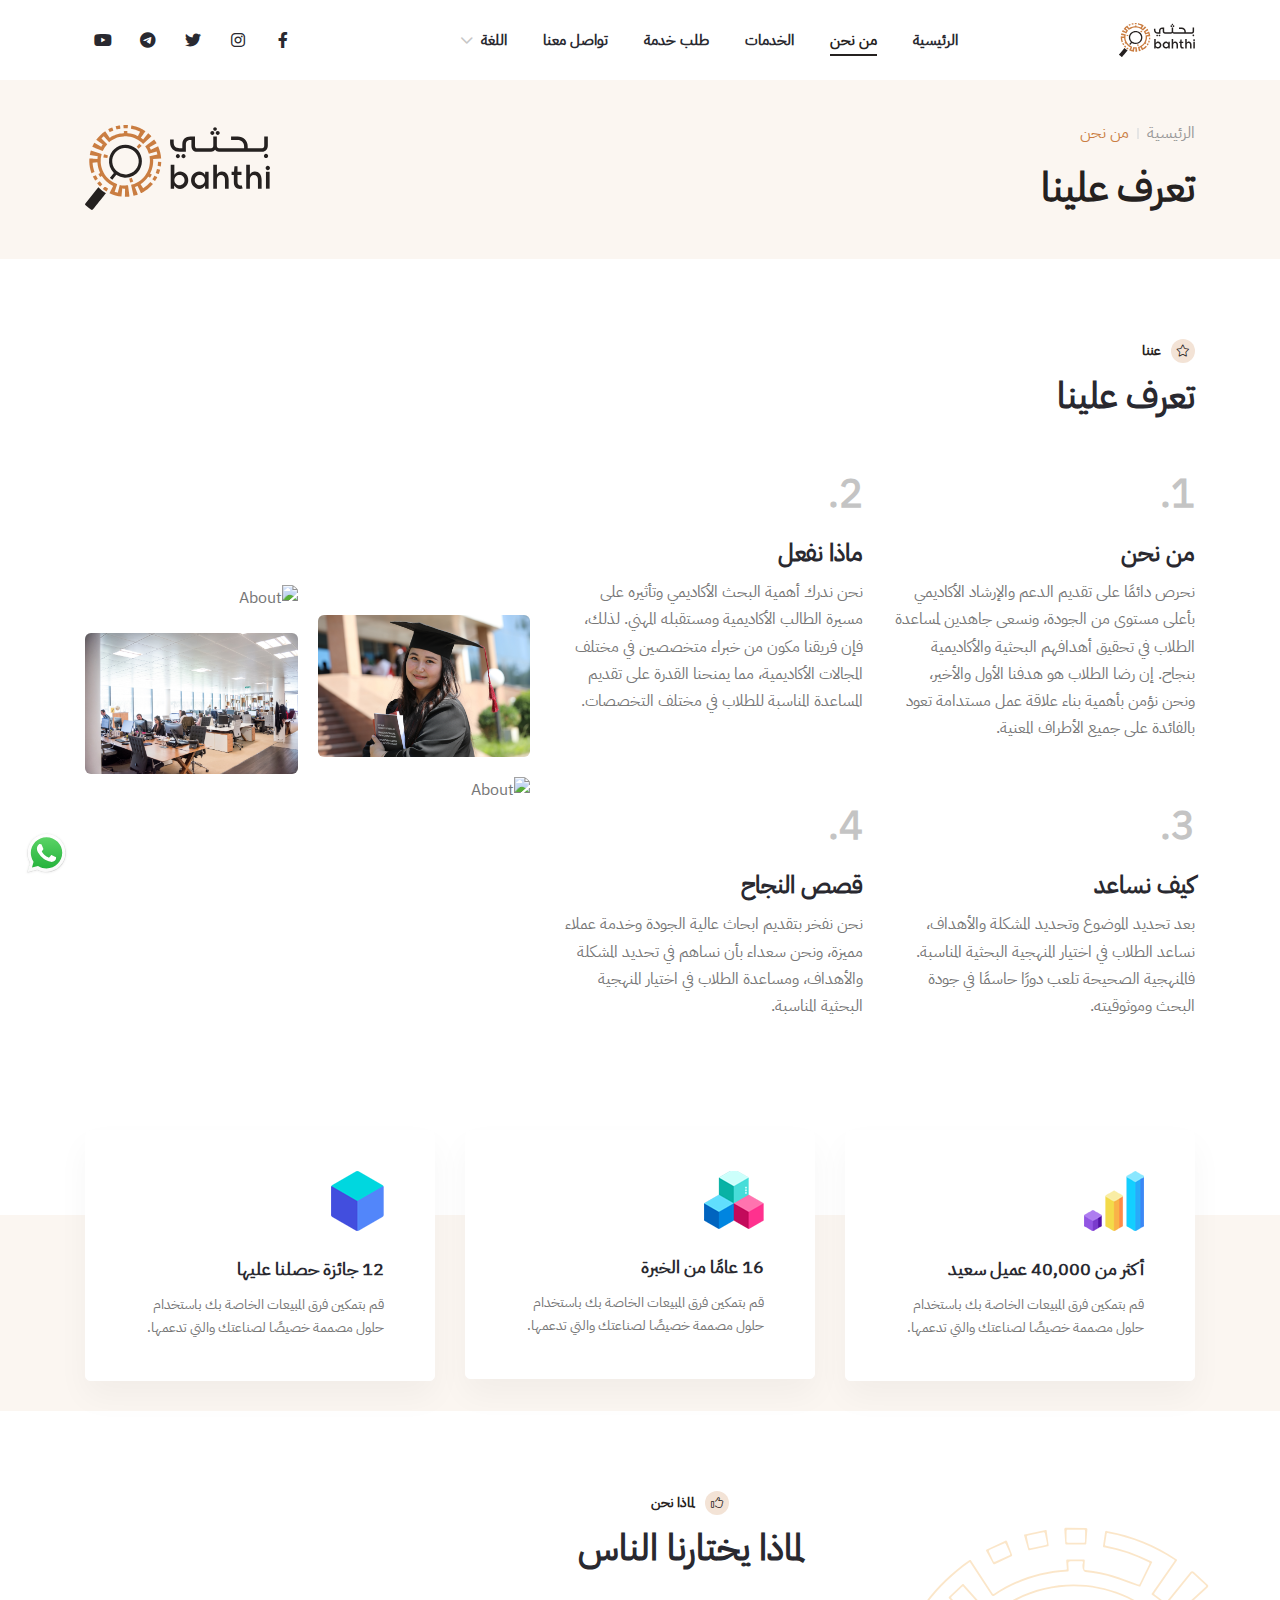
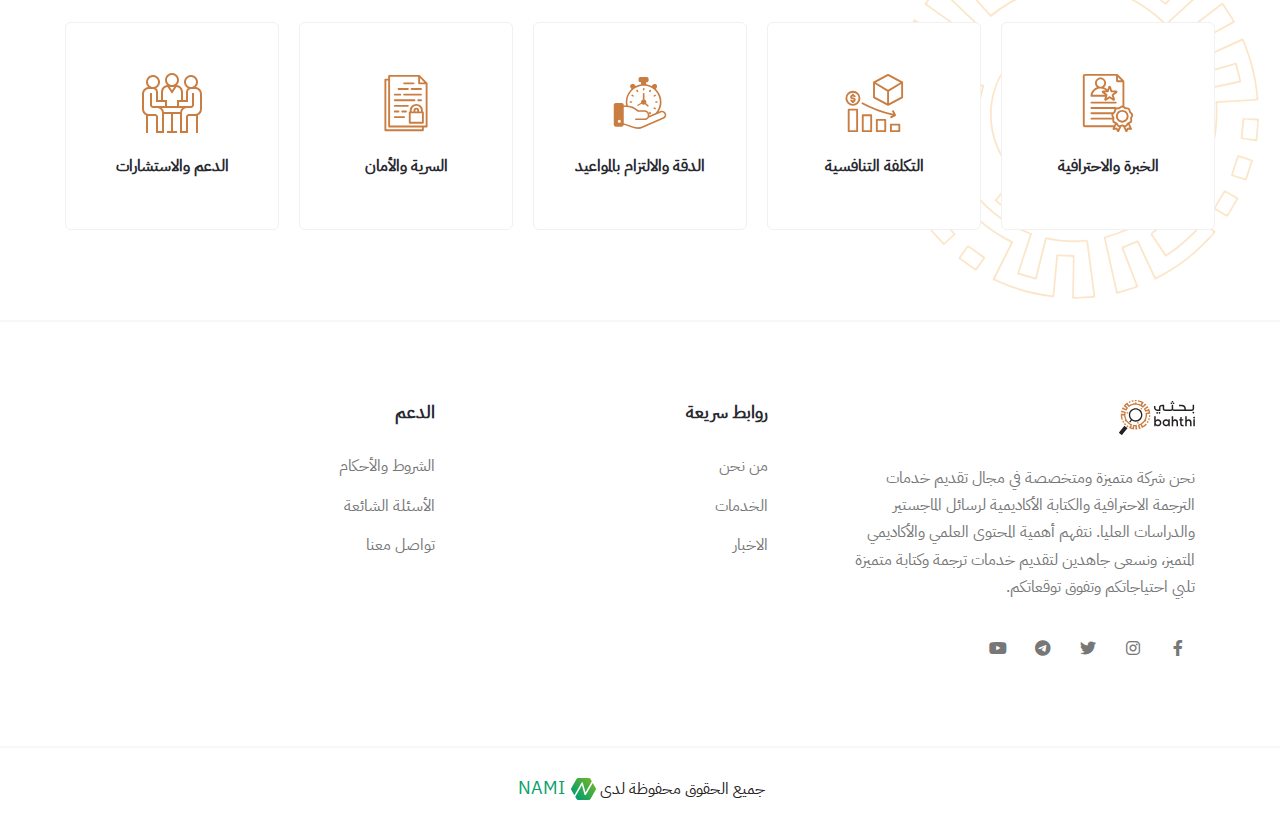
==== about-us.html @ 3d8031f8 "5152" ====
<!doctype html>
<html class="no-js" lang="en">

<head>
    <meta charset="utf-8">
    <meta http-equiv="x-ua-compatible" content="ie=edge">
    <title>بحثى</title>
    <meta name="robots" content="noindex, follow" />
    <meta name="description" content="">
    <meta name="viewport" content="width=device-width, initial-scale=1, shrink-to-fit=no">
    <!-- Favicon -->
    <link rel="shortcut icon" type="image/x-icon" href="assets/img/4.svg">
    <!-- CSS
    ============================================ -->
    <!-- Bootstrap CSS -->
    <link rel="stylesheet" href="assets/css/vendor/bootstrap.rtl.min.css">
    <link rel="stylesheet" href="assets/css/vendor/font-awesome.css">
    <link rel="stylesheet" href="assets/css/vendor/flaticon/flaticon.css">
    <link rel="stylesheet" href="assets/css/vendor/slick.css">
    <link rel="stylesheet" href="assets/css/vendor/slick-theme.css">
    <link rel="stylesheet" href="assets/css/vendor/jquery-ui.min.css">
    <link rel="stylesheet" href="assets/css/vendor/sal.css">
    <link rel="stylesheet" href="assets/css/vendor/jquery.fancybox.min.css">
    <link rel="stylesheet" href="assets/css/vendor/base.css">
    <link rel="stylesheet" href="assets/css/style.min.css">
    <link rel="stylesheet" href="assets/css/custom.css">
    <!-- fancybox Css -->
    <link href="assets/css/jquery.fancybox.min.css" rel="stylesheet" type="text/css">
</head>

<body class="sticky-header">
    <a href="#top" class="back-to-top" id="backto-top"><i class="fal fa-arrow-up"></i></a>
    <a class="whatsappButton" href="#"><img src="assets/img/whatsappbrand.svg" alt=""></a>
    <!-- Start Header -->
    <header class="header axil-header header-style-5">
        <!-- Start Mainmenu Area  -->
        <div class="axil-mainmenu">
            <div class="container">
                <div class="header-navbar">
                    <div class="header-brand">
                        <a href="index.html" class="logo logo-dark">
                            <img src="assets/img/3.svg" alt="Site Logo">
                        </a>
                    </div>
                    <div class="header-main-nav">
                        <!-- Start Mainmanu Nav -->
                        <nav class="mainmenu-nav">
                            <button class="mobile-close-btn mobile-nav-toggler"><i class="fas fa-times"></i></button>
                            <div class="mobile-nav-brand">
                                <a href="index.html" class="logo">
                                    <img src="assets/img/3.svg" alt="Site Logo">
                                </a>
                            </div>
                            <ul class="mainmenu">
                                <li><a href="index.html">الرئيسية</a></li>
                                <li><a href="about-us.html"> من نحن </a></li>
                                <li><a href="services.html"> الخدمات </a></li>
                                <li><a href="ask-service.html"> طلب خدمة </a></li>
                                <li><a href="contact.html"> تواصل معنا </a></li>
                                <li class="menu-item-has-children language">
                                    <a href="#"> اللغة </a>
                                    <ul class="axil-submenu">
                                        <li>
                                            <a href="#!">
                                                <img src="assets/img/flag-egypt.png" alt=""> عربي
                                            </a>
                                        </li>
                                        <li>
                                            <a href="#!">
                                                <img src="assets/img/Flag_of_the_United_States.png" alt="">
                                                English
                                            </a>
                                        </li>
                                    </ul>
                                </li>
                            </ul>
                        </nav>
                        <!-- End Mainmanu Nav -->
                    </div>
                    <div class="social-media-nav">
                        <ul>
                            <li title="face book group">
                                <a href="#"><i class="fa-brands fa-facebook-f"></i></a>
                            </li>
                            <li title="instgram page">
                                <a href="#"><i class="fa-brands fa-instagram"></i></a>
                            </li>
                            <li title="twitter page">
                                <a href="#"><i class="fa-brands fa-twitter"></i></a>
                            </li>
                            <li title="telegram channel">
                                <a href="#"><i class="fa-brands fa-telegram"></i></a>
                            </li>
                            <li title="youtube channel">
                                <a href="#"><i class="fa-brands fa-youtube"></i></a>
                            </li>
                        </ul>
                    </div>
                    <div class="header-action">
                        <ul class="action-list">
                            <li class="axil-mobile-toggle">
                                <button class="menu-btn mobile-nav-toggler">
                                    <i class="flaticon-menu-2"></i>
                                </button>
                            </li>
                        </ul>
                    </div>
                </div>
            </div>
        </div>
        <!-- End Mainmenu Area -->
    </header>
    <!-- End Header -->
    <main class="main-wrapper">
        <!-- Start Breadcrumb Area  -->
        <div class="axil-breadcrumb-area">
            <div class="container">
                <div class="row align-items-center">
                    <div class="col-lg-6 col-md-8">
                        <div class="inner">
                            <ul class="axil-breadcrumb">
                                <li class="axil-breadcrumb-item"><a href="index.html"> الرئيسية </a></li>
                                <li class="separator"></li>
                                <li class="axil-breadcrumb-item active" aria-current="page"> من نحن </li>
                            </ul>
                            <h1 class="title">تعرف علينا </h1>
                        </div>
                    </div>
                    <div class="col-lg-6 col-md-4">
                        <div class="inner">
                            <div class="bradcrumb-thumb">
                                <img src="assets/img/3.svg" alt="Image">
                            </div>
                        </div>
                    </div>
                </div>
            </div>
        </div>
        <!-- End Breadcrumb Area  -->
        <!-- Start About Area  -->
        <div class="axil-about-area about-style-3">
            <div class="container">
                <div class="row align-items-center">
                    <div class="col-lg-7">
                        <div class="section-title-wrapper">
                            <span class="title-highlighter highlighter-primary2"><i class="fal fa-star"></i> عننا
                            </span>
                            <h2 class="title">تعرف علينا </h2>
                        </div>
                        <div class="row">
                            <div class="col-sm-6">
                                <div class="about-features">
                                    <div class="spam sl-number">1.</div>
                                    <h4 class="title"> من نحن </h4>
                                    <p>
                                        نحرص دائمًا على تقديم الدعم والإرشاد الأكاديمي بأعلى مستوى من الجودة، ونسعى
                                        جاهدين لمساعدة الطلاب في تحقيق أهدافهم البحثية والأكاديمية بنجاح. إن رضا الطلاب
                                        هو هدفنا الأول والأخير، ونحن نؤمن بأهمية بناء علاقة عمل مستدامة تعود بالفائدة
                                        على جميع الأطراف المعنية.
                                    </p>
                                </div>
                            </div>
                            <div class="col-sm-6">
                                <div class="about-features">
                                    <div class="spam sl-number">2.</div>
                                    <h4 class="title"> ماذا نفعل </h4>
                                    <p>
                                        نحن ندرك أهمية البحث الأكاديمي وتأثيره على مسيرة الطالب الأكاديمية ومستقبله
                                        المهني. لذلك، فإن فريقنا مكون من خبراء متخصصين في مختلف المجالات الأكاديمية، مما
                                        يمنحنا القدرة على تقديم المساعدة المناسبة للطلاب في مختلف التخصصات.
                                    </p>
                                </div>
                            </div>
                            <div class="col-sm-6">
                                <div class="about-features">
                                    <div class="spam sl-number">3.</div>
                                    <h4 class="title"> كيف نساعد </h4>
                                    <p>بعد تحديد الموضوع وتحديد المشكلة والأهداف، نساعد الطلاب في اختيار المنهجية
                                        البحثية المناسبة. فالمنهجية الصحيحة تلعب دورًا حاسمًا في جودة البحث وموثوقيته.
                                    </p>
                                </div>
                            </div>
                            <div class="col-sm-6">
                                <div class="about-features">
                                    <div class="spam sl-number">4.</div>
                                    <h4 class="title"> قصص النجاح </h4>
                                    <p> نحن نفخر بتقديم ابحاث عالية الجودة وخدمة عملاء مميزة، ونحن سعداء بأن نساهم في
                                        تحديد المشكلة والأهداف، ومساعدة الطلاب في اختيار المنهجية البحثية المناسبة.</p>
                                </div>
                            </div>
                        </div>
                    </div>
                    <div class="col-lg-5">
                        <div class="about-gallery">
                            <div class="row row--10">
                                <div class="col-6">
                                    <div class="thumbnail thumbnail-1">
                                        <img src="assets/img/re3.jpg" alt="About">
                                    </div>
                                    <div class="thumbnail thumbnail-2">
                                        <img src="assets/img/re4.jpg" alt="About">
                                    </div>
                                </div>
                                <div class="col-6">
                                    <div class="thumbnail thumbnail-3">
                                        <img src="assets/img/re2.jpg" alt="About">
                                    </div>
                                    <div class="thumbnail thumbnail-4">
                                        <img src="assets/img/re1.jpg" alt="About">
                                    </div>
                                </div>
                            </div>
                        </div>
                    </div>
                </div>
            </div>
        </div>
        <!-- End About Area  -->
        <!-- Start About Area  -->
        <div class="about-info-area">
            <div class="container">
                <div class="row row--20">
                    <div class="col-lg-4">
                        <div class="about-info-box">
                            <div class="thumb"> <img src="assets/img/about/shape-01.png" alt="Shape"> </div>
                            <div class="content">
                                <h6 class="title">أكثر من 40,000 عميل سعيد</h6>
                                <p>قم بتمكين فرق المبيعات الخاصة بك باستخدام حلول مصممة خصيصًا لصناعتك والتي تدعمها.</p>
                            </div>
                        </div>
                    </div>
                    <div class="col-lg-4">
                        <div class="about-info-box">
                            <div class="thumb"> <img src="assets/img/about/shape-02.png" alt="Shape"> </div>
                            <div class="content">
                                <h6 class="title">16 عامًا من الخبرة</h6>
                                <p>قم بتمكين فرق المبيعات الخاصة بك باستخدام حلول مصممة خصيصًا لصناعتك والتي تدعمها.</p>
                            </div>
                        </div>
                    </div>
                    <div class="col-lg-4">
                        <div class="about-info-box">
                            <div class="thumb"> <img src="assets/img/about/shape-03.png" alt="Shape"> </div>
                            <div class="content">
                                <h6 class="title">12 جائزة حصلنا عليها</h6>
                                <p>قم بتمكين فرق المبيعات الخاصة بك باستخدام حلول مصممة خصيصًا لصناعتك والتي تدعمها.</p>
                            </div>
                        </div>
                    </div>
                </div>
            </div>
        </div>
        <!-- End About Area  -->
    </main>
    <!-- Start Why Choose Area  -->
    <div class="axil-why-choose-area axil-section-gap ">
        <div class="container ">
            <div class="section-title-wrapper section-title-center"> <span
                    class="title-highlighter highlighter-secondary"><i class="fal fa-thumbs-up"></i> لماذا نحن
                </span>
                <h2 class="title"> لماذا يختارنا الناس </h2>
            </div>
            <div class="row row-cols-xl-5 row-cols-lg-4 row-cols-md-3 row-cols-sm-2 row-cols-1 row--20">
                <div class="col p-3">
                    <div class="service-box">
                        <div class="icon"> <img src="./assets/img/about/Experience and professionalism.svg" alt="Service"> </div>
                        <h6 class="title">الخبرة والاحترافية</h6>
                    </div>
                </div>
                <div class="col p-3">
                    <div class="service-box">
                        <div class="icon"> <img src="./assets/img/about/Competitive cost.svg" alt="Service"> </div>
                        <h6 class="title">التكلفة التنافسية</h6>
                    </div>
                </div>
                <div class="col p-3">
                    <div class="service-box">
                        <div class="icon"> <img src="./assets/img/about/Accuracy and punctuality.svg" alt="Service"> </div>
                        <h6 class="title">الدقة والالتزام بالمواعيد</h6>
                    </div>
                </div>
                <div class="col p-3">
                    <div class="service-box">
                        <div class="icon"> <img src="./assets/img/about/Confidentiality and security.svg" alt="Service"> </div>
                        <h6 class="title">السرية والأمان</h6>
                    </div>
                </div>
                <div class="col p-3">
                    <div class="service-box">
                        <div class="icon"> <img src="./assets/img/about/Support and consulting.svg" alt="Service"> </div>
                        <h6 class="title"> الدعم والاستشارات </h6>
                    </div>
                </div>
            </div>
        </div>
    </div>
    <!-- End Why Choose Area  -->
    <!-- Start Footer Area  -->
    <footer class="axil-footer-area footer-style-1 bg-color-white">
        <!-- Start Footer Top Area  -->
        <div class="footer-top separator-top">
            <div class="container">
                <div class="row justify-content-between">
                    <!-- Start Single Widget  -->
                    <div class="col-lg-4 col-sm-12">
                        <div class="axil-footer-widget">
                            <div class="logo mb--30">
                                <a href="index.html">
                                    <img class="light-logo" src="assets/img/3.svg" alt="Logo Images">
                                </a>
                            </div>
                            <div class="inner">
                                <p>
                                    نحن شركة متميزة ومتخصصة في مجال تقديم خدمات الترجمة الاحترافية والكتابة الأكاديمية
                                    لرسائل الماجستير والدراسات العليا. نتفهم أهمية المحتوى العلمي والأكاديمي المتميز،
                                    ونسعى جاهدين لتقديم خدمات ترجمة وكتابة متميزة تلبي احتياجاتكم وتفوق توقعاتكم.
                                </p>
                                <div class="social-media-nav">
                                    <ul>
                                        <li title="face book group">
                                            <a href="#"><i class="fa-brands fa-facebook-f"></i></a>
                                        </li>
                                        <li title="instgram page">
                                            <a href="#"><i class="fa-brands fa-instagram"></i></a>
                                        </li>
                                        <li title="twitter page">
                                            <a href="#"><i class="fa-brands fa-twitter"></i></a>
                                        </li>
                                        <li title="telegram channel">
                                            <a href="#"><i class="fa-brands fa-telegram"></i></a>
                                        </li>
                                        <li title="youtube channel">
                                            <a href="#"><i class="fa-brands fa-youtube"></i></a>
                                        </li>
                                    </ul>
                                </div>
                            </div>
                        </div>
                    </div>
                    <!-- End Single Widget  -->
                    <!-- Start Single Widget  -->
                    <div class="col-lg-3 col-sm-6">
                        <div class="axil-footer-widget">
                            <h5 class="widget-title"> روابط سريعة </h5>
                            <div class="inner">
                                <ul>
                                    <li><a href="about-us.html"> من نحن </a></li>
                                    <li><a href="services.html"> الخدمات </a></li>
                                    <li><a href="blog.html"> الاخبار </a></li>
                                </ul>
                            </div>
                        </div>
                    </div>
                    <!-- End Single Widget  -->
                    <!-- Start Single Widget  -->
                    <div class="col-lg-4 col-sm-6">
                        <div class="axil-footer-widget">
                            <h5 class="widget-title"> الدعم </h5>
                            <div class="inner">
                                <ul>
                                    <li><a href="privacy-policy.html"> الشروط والأحكام </a></li>
                                    <li><a href="#"> الأسئلة الشائعة </a></li>
                                    <li><a href="contact.html"> تواصل معنا </a></li>
                                </ul>
                            </div>
                        </div>
                    </div>
                    <!-- End Single Widget  -->
                </div>
            </div>
        </div>
        <!-- End Footer Top Area  -->
        <!-- Start Copyright Area  -->
        <div class="copyright-area copyright-default separator-top">
            <div class="container">
                <div class="row align-items-center">
                    <div class="col-12 d-flex align-items-center justify-content-center">
                        <div class="copyright-left d-flex flex-wrap justify-content-xl-start justify-content-center">
                            <p class="copy-right-p">
                                جميع الحقوق محفوظة لدى<a href="nami-tec.com">
                                    <img src="assets/img/Subtract.svg" alt="nami"> NAMI
                                </a>
                            </p>
                        </div>
                    </div>
                </div>
            </div>
        </div>
        <!-- End Copyright Area  -->
    </footer>
    <!-- End Footer Area  -->
    <!-- JS
============================================ -->
    <!-- Modernizer JS -->
    <script src="assets/js/vendor/modernizr.min.js"></script>
    <!-- jQuery JS -->
    <script src="assets/js/vendor/jquery.js"></script>
    <!-- Bootstrap JS -->
    <script src="assets/js/vendor/popper.min.js"></script>
    <script src="assets/js/vendor/bootstrap.min.js"></script>
    <script src="assets/js/vendor/slick.min.js"></script>
    <script src="assets/js/vendor/js.cookie.js"></script>
    <!-- <script src="assets/js/vendor/jquery.style.switcher.js"></script> -->
    <script src="assets/js/vendor/jquery-ui.min.js"></script>
    <script src="assets/js/vendor/jquery.ui.touch-punch.min.js"></script>
    <script src="assets/js/vendor/jquery.countdown.min.js"></script>
    <script src="assets/js/vendor/sal.js"></script>
    <script src="assets/js/vendor/jquery.fancybox.min.js"></script>
    <script src="assets/js/vendor/imagesloaded.pkgd.min.js"></script>
    <script src="assets/js/vendor/isotope.pkgd.min.js"></script>
    <script src="assets/js/vendor/counterup.js"></script>
    <script src="assets/js/vendor/waypoints.min.js"></script>
    <!-- Main JS -->
    <script src="assets/js/rtl-main.js"></script>
</body>

</html>
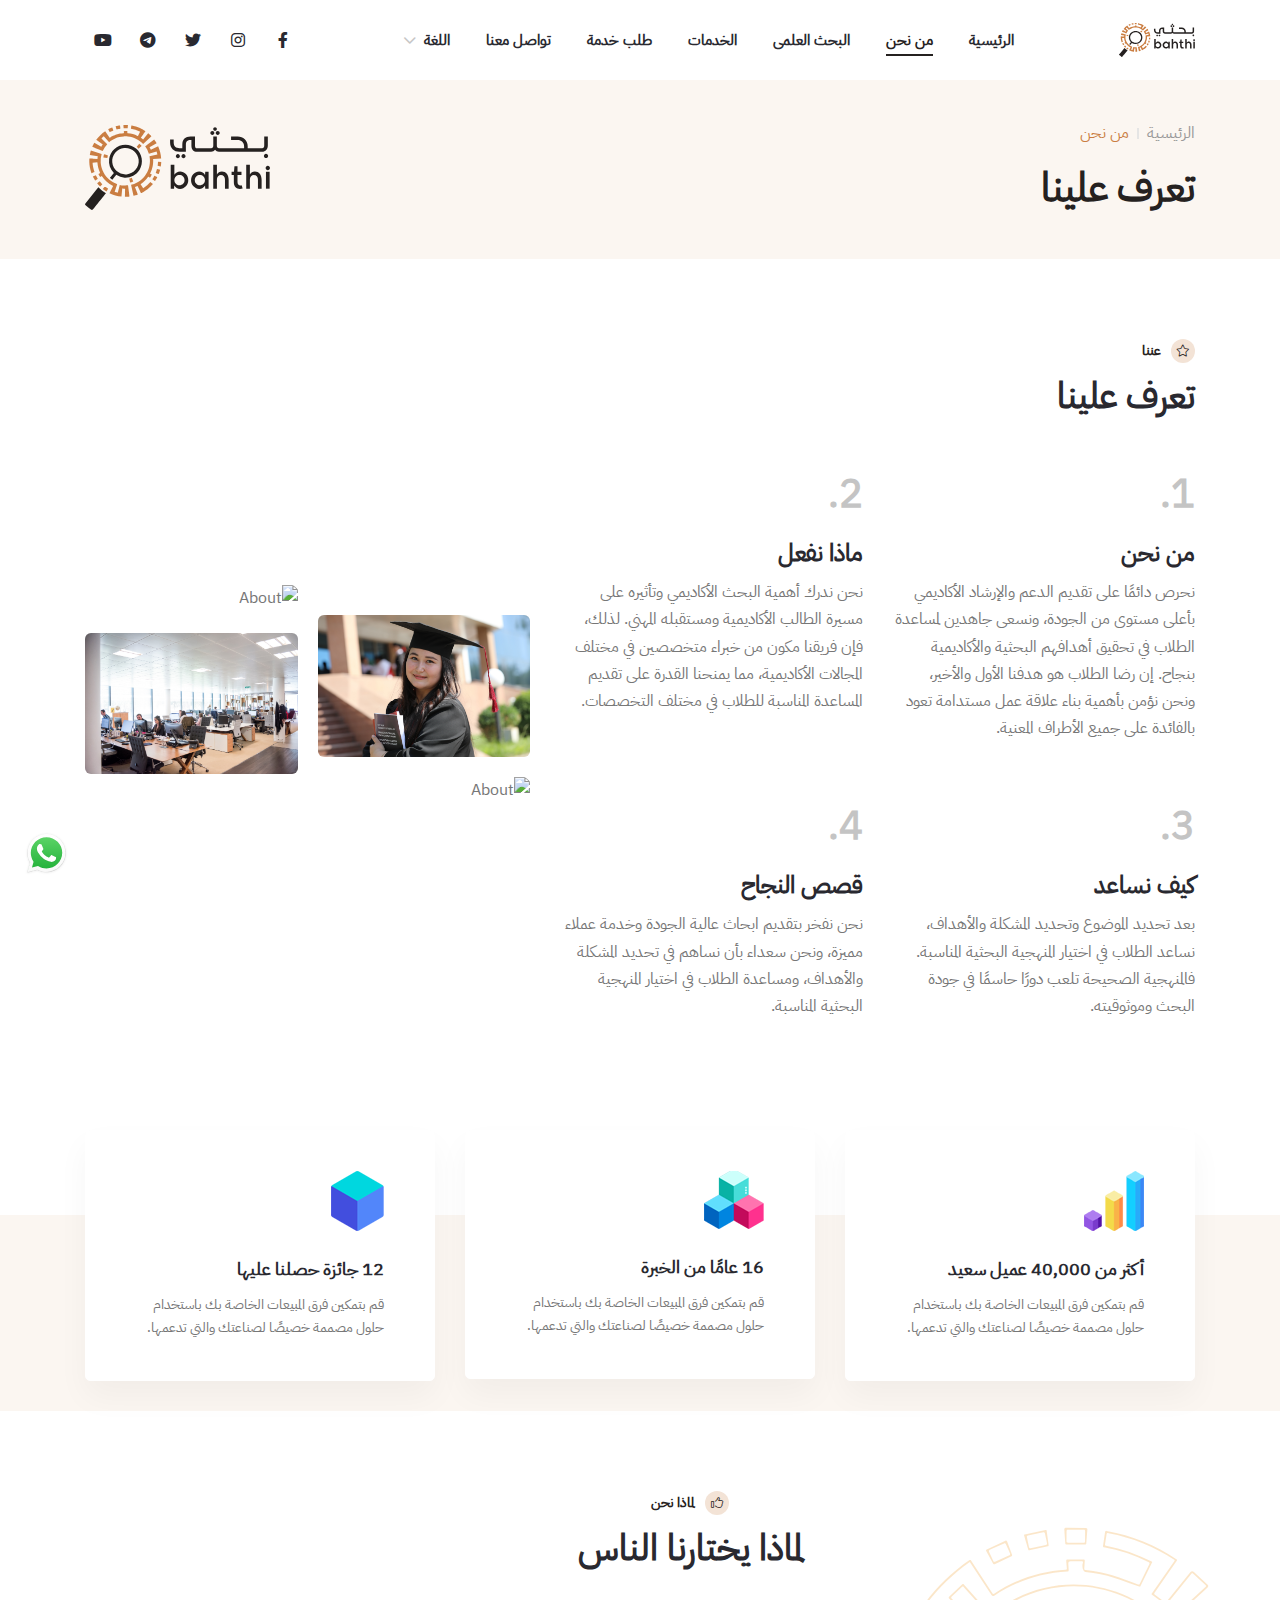
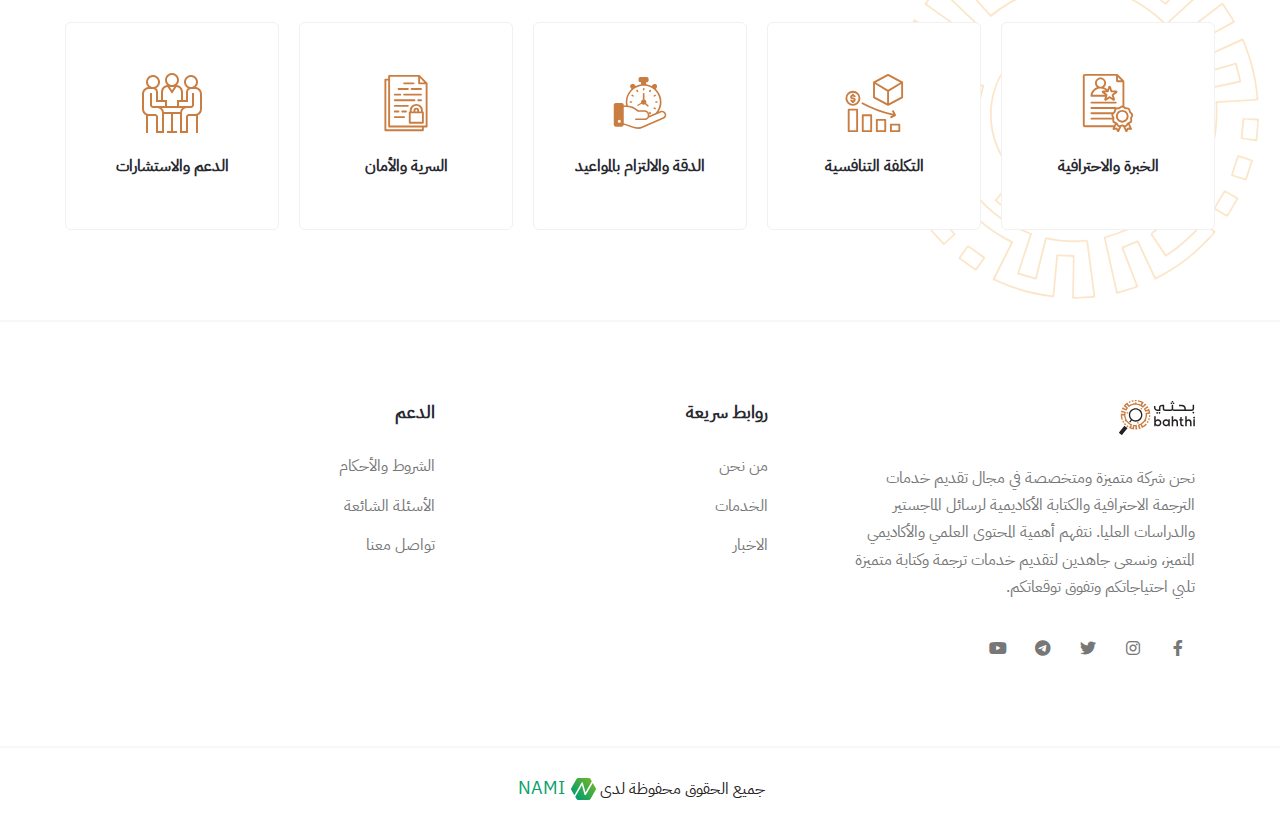
==== commit 2ec80ece: "145651" ====
--- a/about-us.html
+++ b/about-us.html
@@ -54,6 +54,7 @@
                             <ul class="mainmenu">
                                 <li><a href="index.html">الرئيسية</a></li>
                                 <li><a href="about-us.html"> من نحن </a></li>
+                                <li><a href="research.html"> البحث العلمى </a></li>
                                 <li><a href="services.html"> الخدمات </a></li>
                                 <li><a href="ask-service.html"> طلب خدمة </a></li>
                                 <li><a href="contact.html"> تواصل معنا </a></li>
--- a/assets/css/custom.css
+++ b/assets/css/custom.css
@@ -421,7 +421,7 @@
 }
 
 .main-slider-thumb {
-  background: linear-gradient(rgba(251, 246, 241, 0.7960784314), rgba(251, 246, 241, 0.8823529412)), url(../img/BG.svg);
+  background: linear-gradient(rgba(251, 246, 241, 0.4941176471), rgba(251, 246, 241, 0.4549019608)), url(../img/BG.svg);
   background-size: 100%;
   background-repeat: no-repeat;
   display: flex;
@@ -583,6 +583,11 @@
   padding: 12px 16px;
   color: #252120;
 }
+@media (max-width: 576px) {
+  .copyright-left .copy-right-p {
+    font-size: 12px;
+  }
+}
 .copyright-left .copy-right-p a {
   color: #08a06a;
   display: inline-block;
@@ -590,10 +595,20 @@
   font-size: 18px;
   margin: 0 2px;
 }
+@media (max-width: 576px) {
+  .copyright-left .copy-right-p a {
+    font-size: 14px;
+  }
+}
 .copyright-left .copy-right-p a img {
   max-width: 25px;
   margin: 0 2px;
 }
+@media (max-width: 576px) {
+  .copyright-left .copy-right-p a img {
+    max-width: 20px;
+  }
+}
 
 .small-thumb-image {
   height: 150px !important;
@@ -628,4 +643,43 @@
 
 footer .social-media-nav {
   margin: 0;
+}
+
+.research-bar {
+  margin-top: 76px;
+}
+@media (max-width: 992px) {
+  .research-bar {
+    margin: 0 0 40px;
+  }
+}
+.research-bar .nav-link {
+  background-color: #fbf6f1;
+  color: #252120;
+  width: 90%;
+  padding: 16px;
+  border-bottom: 1px solid #f3e3d6;
+}
+@media (max-width: 992px) {
+  .research-bar .nav-link {
+    width: 100%;
+  }
+}
+.research-bar .nav-link.active {
+  background-color: #f3e3d6;
+}
+.research-bar .nav-link:first-child {
+  border-radius: 8px 8px 0 0;
+}
+.research-bar .nav-link:last-child {
+  border-bottom: none;
+  border-radius: 0 0 8px 8px;
+}
+
+@media (max-width: 768px) {
+  .content-blog .thumbnail a img {
+    max-width: 100%;
+    aspect-ratio: unset;
+    height: initial;
+  }
 }/*# sourceMappingURL=custom.css.map */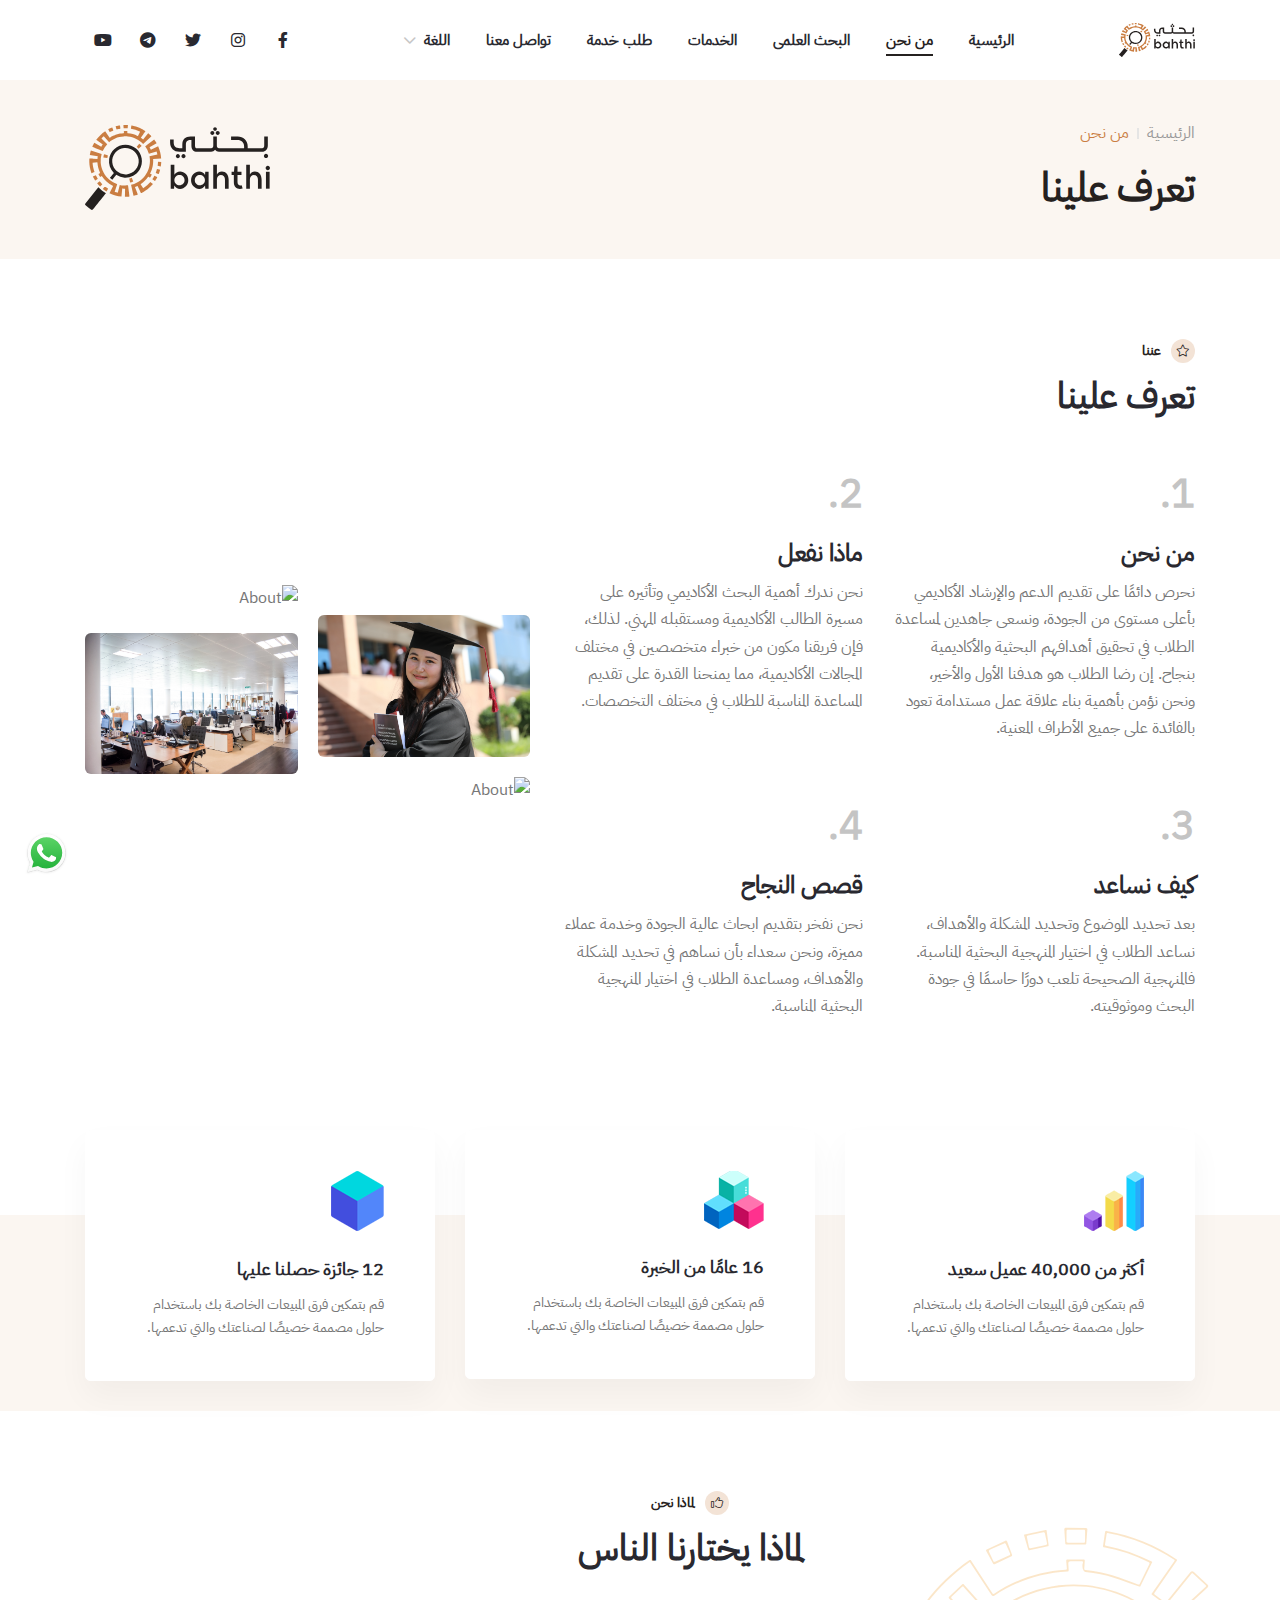
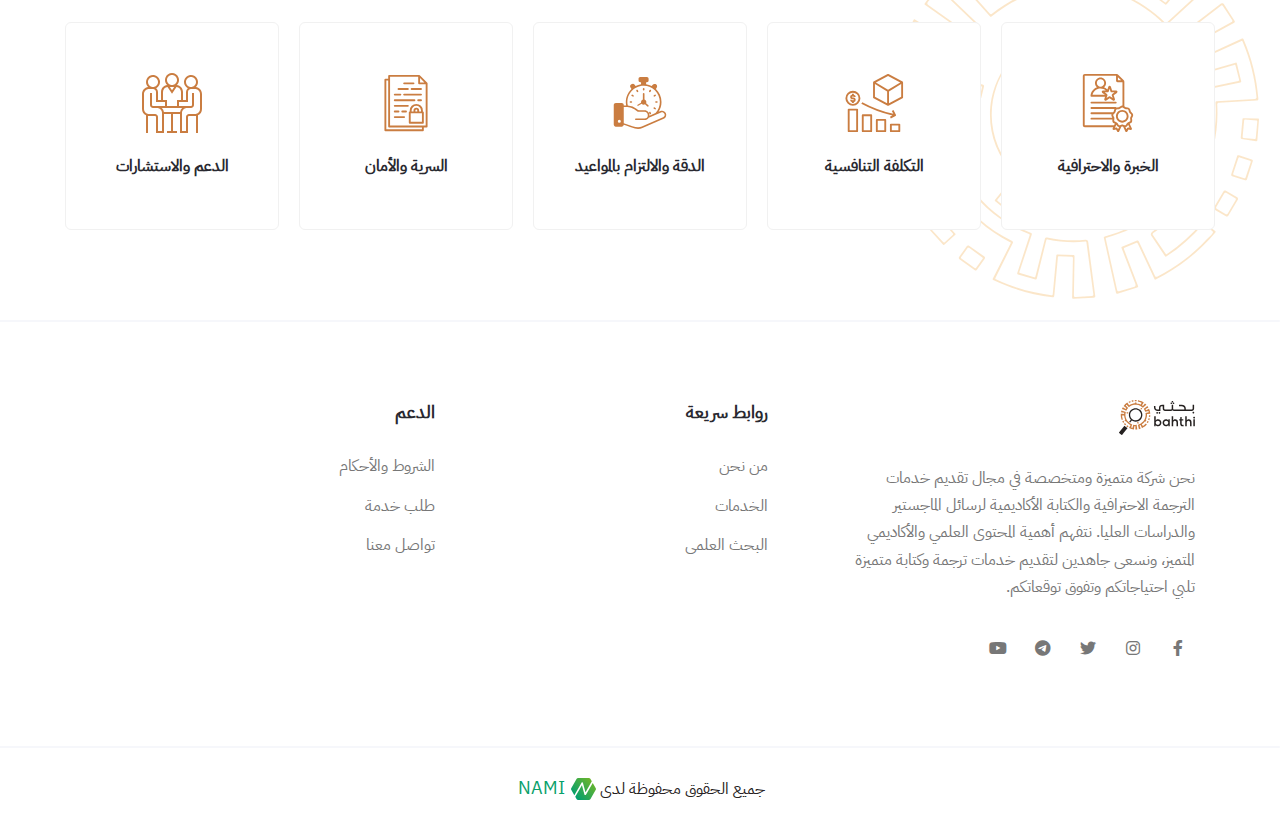
==== commit ea1da285: "#5161" ====
--- a/about-us.html
+++ b/about-us.html
@@ -347,7 +347,7 @@
                                 <ul>
                                     <li><a href="about-us.html"> من نحن </a></li>
                                     <li><a href="services.html"> الخدمات </a></li>
-                                    <li><a href="blog.html"> الاخبار </a></li>
+                                    <li><a href="research.html"> البحث العلمى </a></li>
                                 </ul>
                             </div>
                         </div>
@@ -360,7 +360,7 @@
                             <div class="inner">
                                 <ul>
                                     <li><a href="privacy-policy.html"> الشروط والأحكام </a></li>
-                                    <li><a href="#"> الأسئلة الشائعة </a></li>
+                                    <li><a href="ask-service.html"> طلب خدمة </a></li>
                                     <li><a href="contact.html"> تواصل معنا </a></li>
                                 </ul>
                             </div>
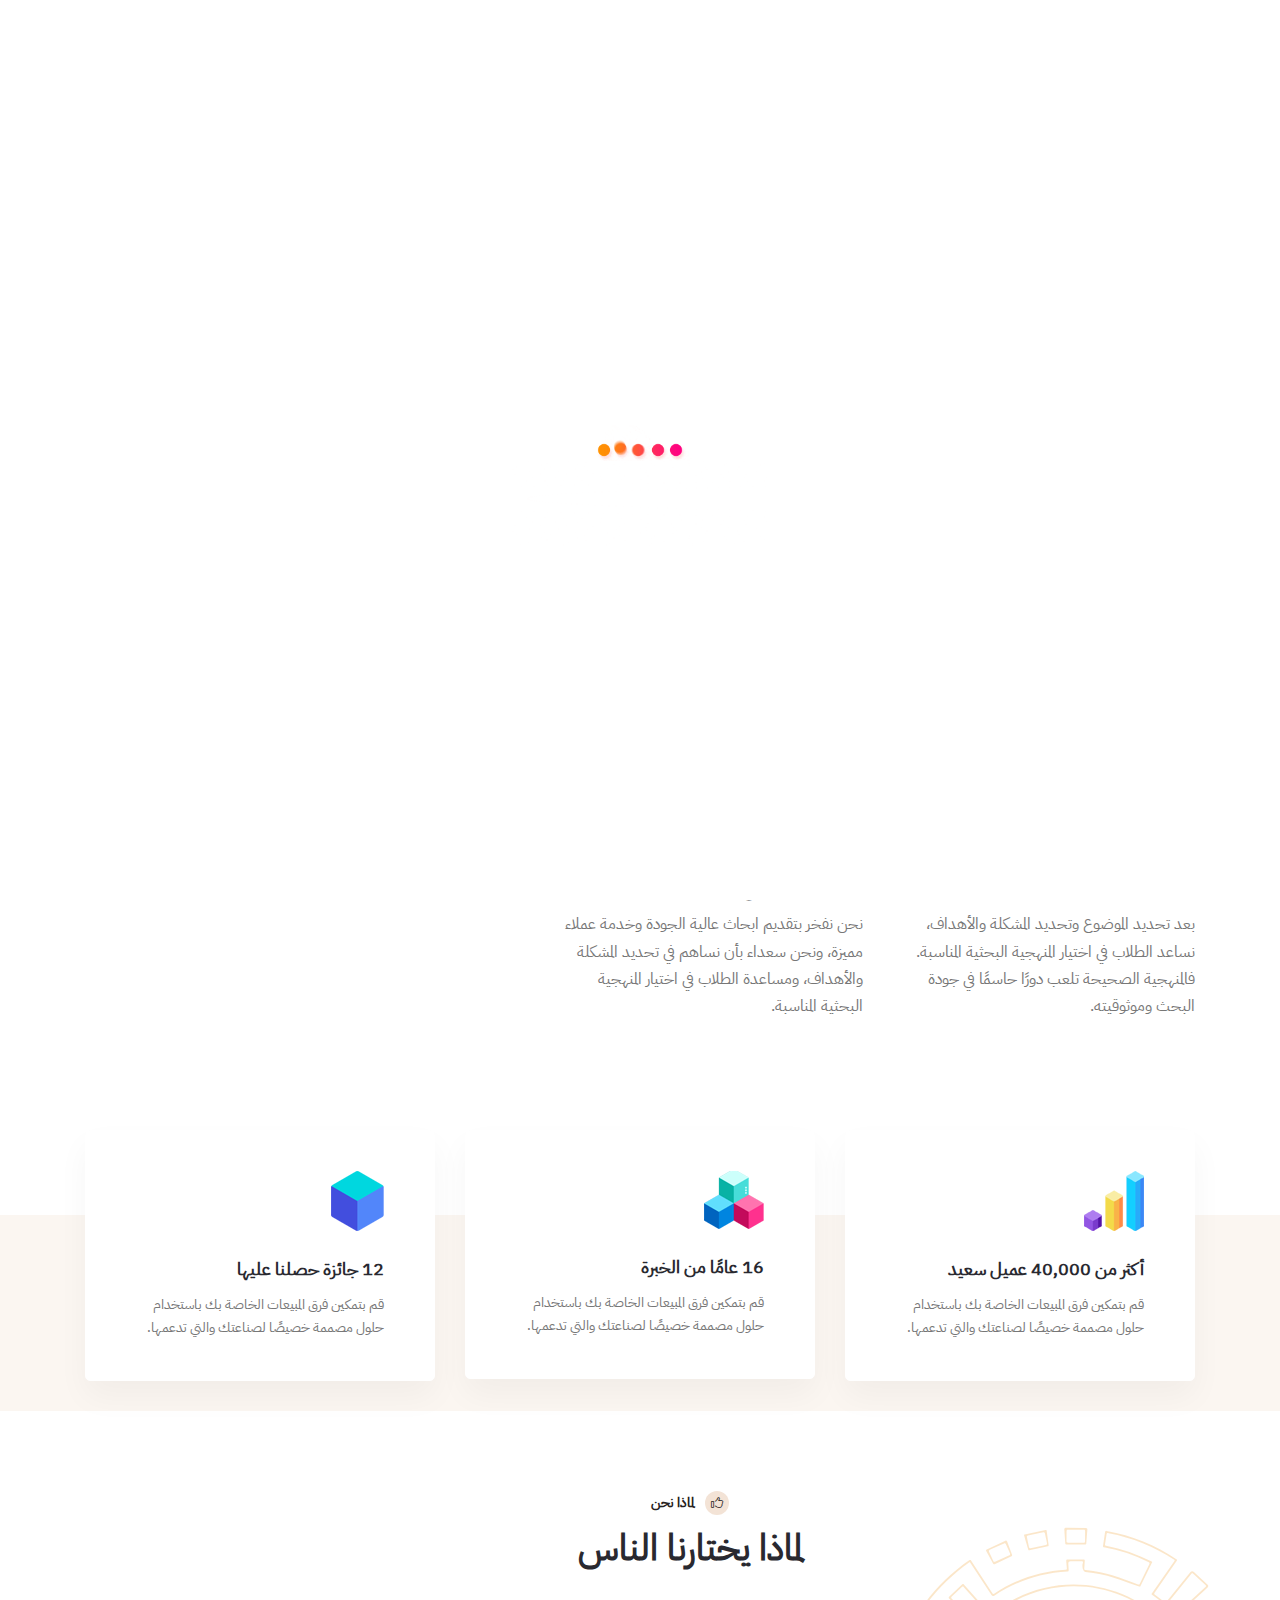
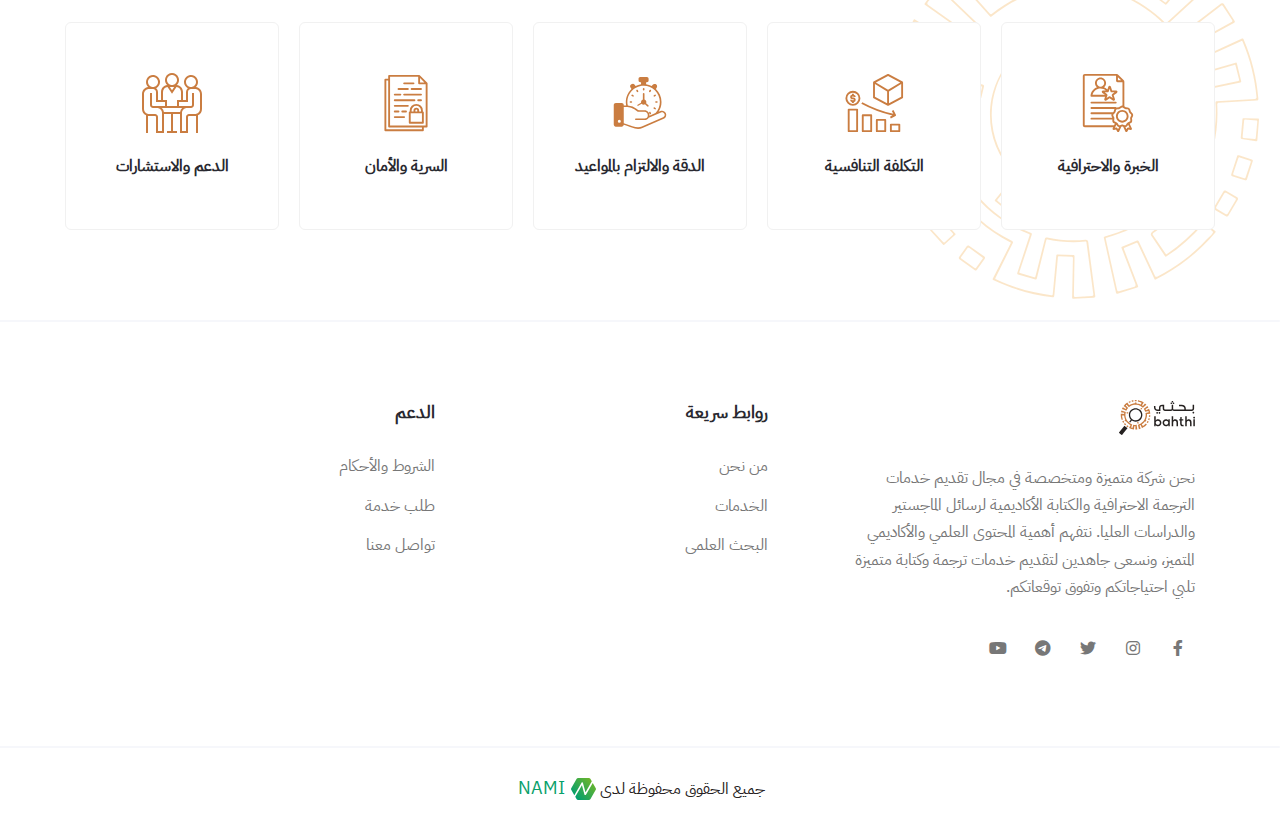
==== commit 785e794f: "#511523110" ====
--- a/about-us.html
+++ b/about-us.html
@@ -29,8 +29,9 @@
 </head>
 
 <body class="sticky-header">
+    <div id="preload"></div>
     <a href="#top" class="back-to-top" id="backto-top"><i class="fal fa-arrow-up"></i></a>
-    <a class="whatsappButton" href="#"><img src="assets/img/whatsappbrand.svg" alt=""></a>
+    <a class="whatsappButton" href="https://wa.me/201097984798"><img src="assets/img/whatsappbrand.svg" alt=""></a>
     <!-- Start Header -->
     <header class="header axil-header header-style-5">
         <!-- Start Mainmenu Area  -->
@@ -413,6 +414,14 @@
     <script src="assets/js/vendor/waypoints.min.js"></script>
     <!-- Main JS -->
     <script src="assets/js/rtl-main.js"></script>
+    <script>
+        var loader = document.getElementById("preload");
+        window.addEventListener("load", () => {
+            setTimeout(() => {
+                loader.classList.add("hide_loader");
+            }, 2500);
+        });
+    </script>
 </body>
 
 </html>--- a/assets/css/custom.css
+++ b/assets/css/custom.css
@@ -13,6 +13,22 @@
   background-color: #cfcfcf;
   outline: none;
   border-radius: 20px !important;
+}
+
+#preload {
+  width: 100%;
+  height: 100vh;
+  position: fixed;
+  background: #fff;
+  z-index: 100;
+  background-image: url(../img/Loader-min.gif);
+  background-repeat: no-repeat;
+  background-position: center center;
+  background-size: 20%;
+}
+
+.hide_loader {
+  display: none;
 }
 
 .categrie-product a {
@@ -270,13 +286,18 @@
   position: fixed;
   left: 24px;
   bottom: 24px;
-  width: 45px;
-  height: 45px;
+  width: 64px;
+  height: 64px;
   border-radius: 50%;
   z-index: 5;
+  background-color: #4DCB5B;
+  display: flex;
+  justify-content: center;
+  align-items: center;
 }
 .whatsappButton img {
-  max-width: 100%;
+  height: 40px;
+  aspect-ratio: 1/1;
 }
 @media (max-width: 414px) {
   .whatsappButton {
@@ -646,7 +667,7 @@
 }
 
 .research-bar {
-  margin-top: 76px;
+  margin-top: 66px;
 }
 @media (max-width: 992px) {
   .research-bar {
@@ -682,4 +703,19 @@
     aspect-ratio: unset;
     height: initial;
   }
+}
+
+.back-to-top.show {
+  bottom: 24px;
+  right: 24px;
+  opacity: 1;
+  transform: scale(1);
+}
+
+.research-heading {
+  font-size: 28px;
+}
+
+.fancybox__content {
+  height: 80lvh !important;
 }/*# sourceMappingURL=custom.css.map */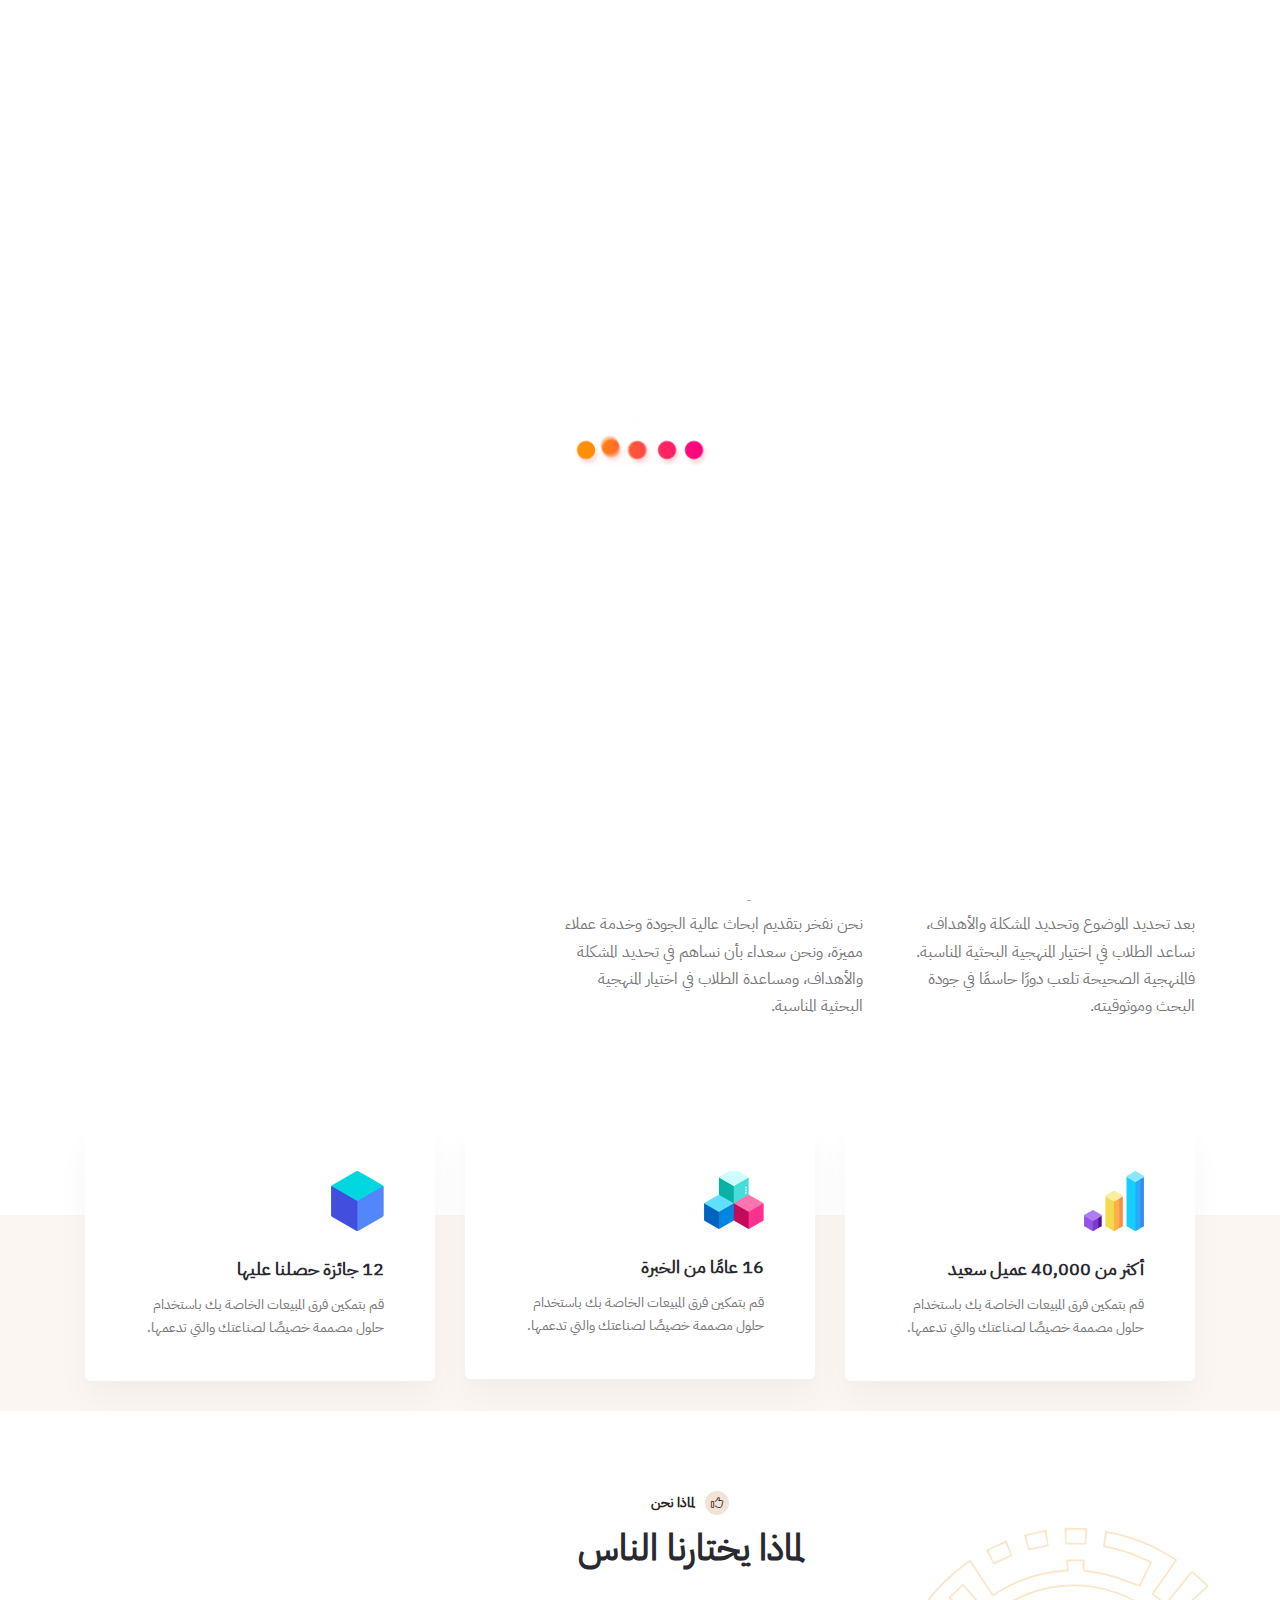
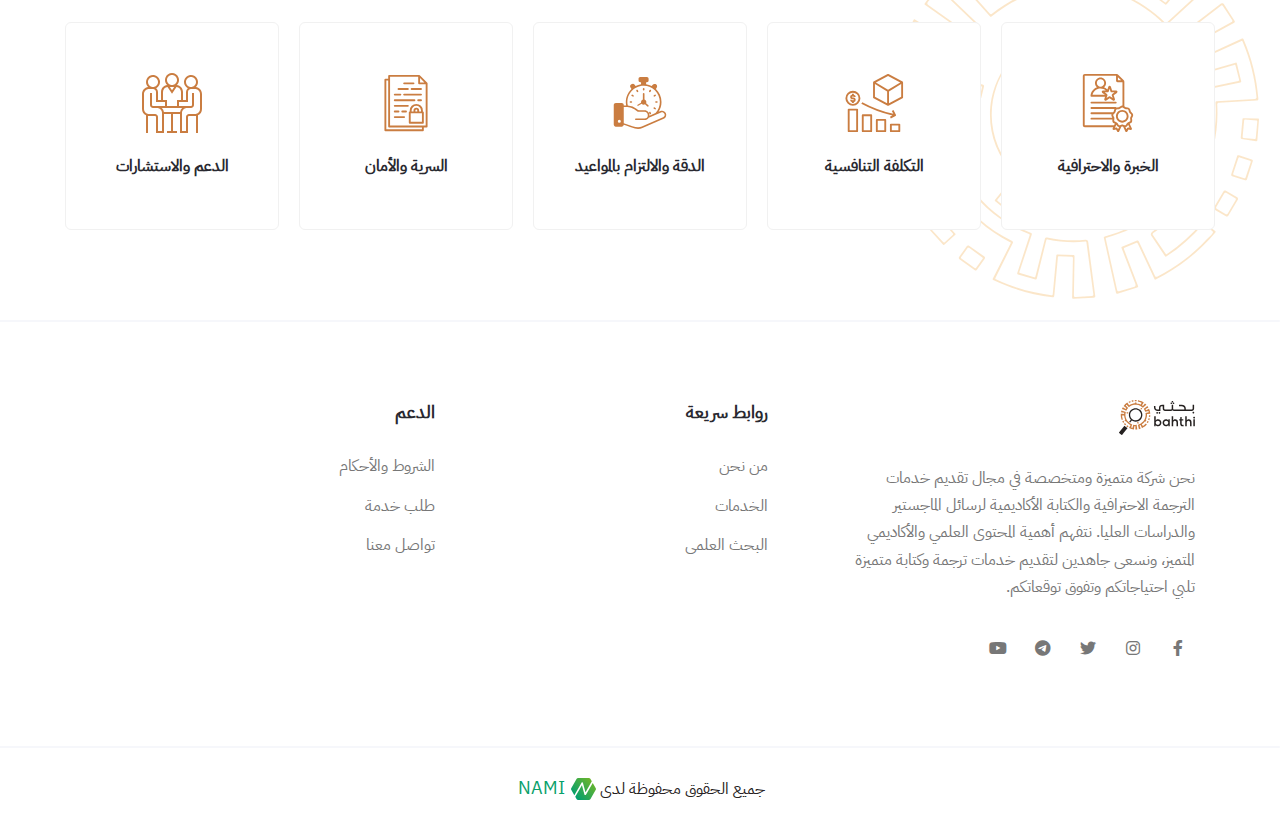
==== commit 410c9edb: "#5656" ====
--- a/about-us.html
+++ b/about-us.html
@@ -419,7 +419,7 @@
         window.addEventListener("load", () => {
             setTimeout(() => {
                 loader.classList.add("hide_loader");
-            }, 2500);
+            }, 1500);
         });
     </script>
 </body>
--- a/assets/css/custom.css
+++ b/assets/css/custom.css
@@ -21,10 +21,16 @@
   position: fixed;
   background: #fff;
   z-index: 100;
+  z-index: 99999999999;
   background-image: url(../img/Loader-min.gif);
   background-repeat: no-repeat;
   background-position: center center;
-  background-size: 20%;
+  background-size: 30%;
+}
+@media (max-width: 768px) {
+  #preload {
+    background-size: 60%;
+  }
 }
 
 .hide_loader {
@@ -290,7 +296,7 @@
   height: 64px;
   border-radius: 50%;
   z-index: 5;
-  background-color: #4DCB5B;
+  background-color: #4dcb5b;
   display: flex;
   justify-content: center;
   align-items: center;
@@ -303,7 +309,7 @@
   .whatsappButton {
     left: 10px;
     bottom: 10px;
-    z-index: 100000000000000000;
+    z-index: 99999;
   }
 }
 
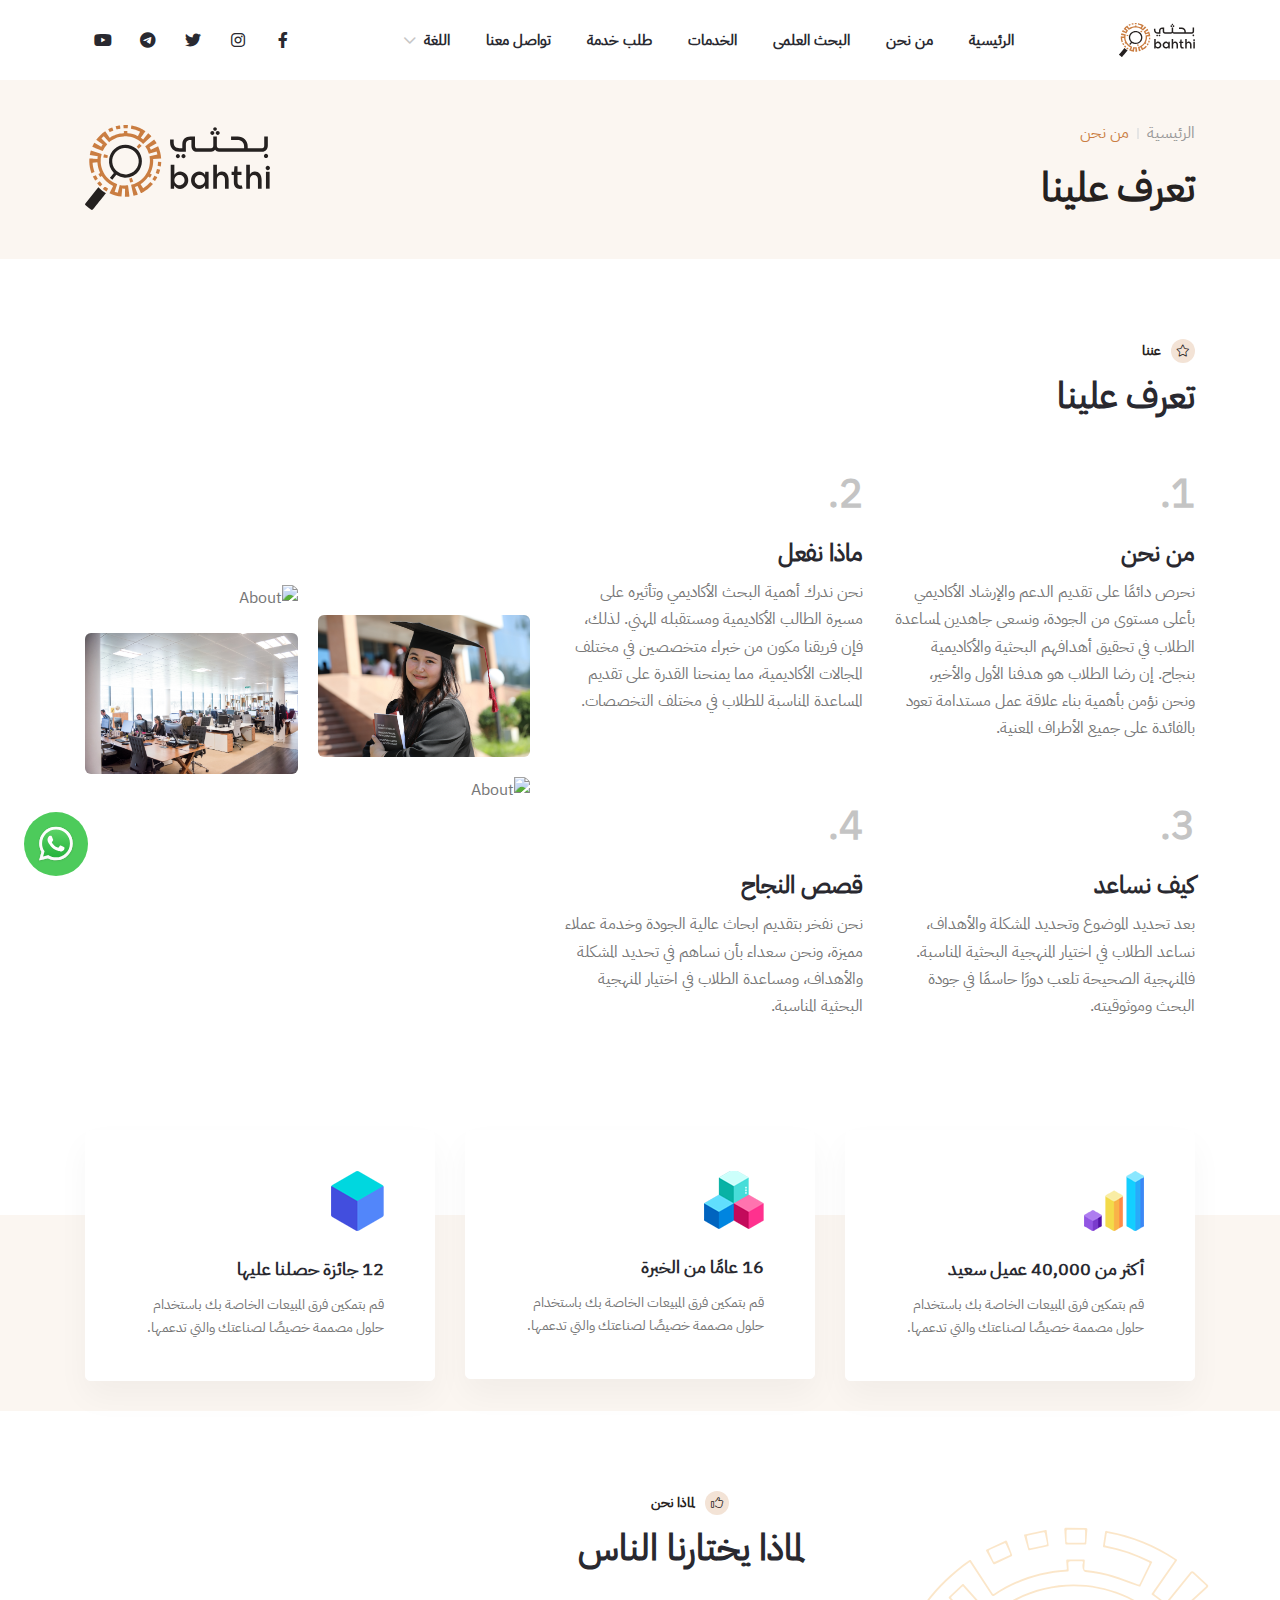
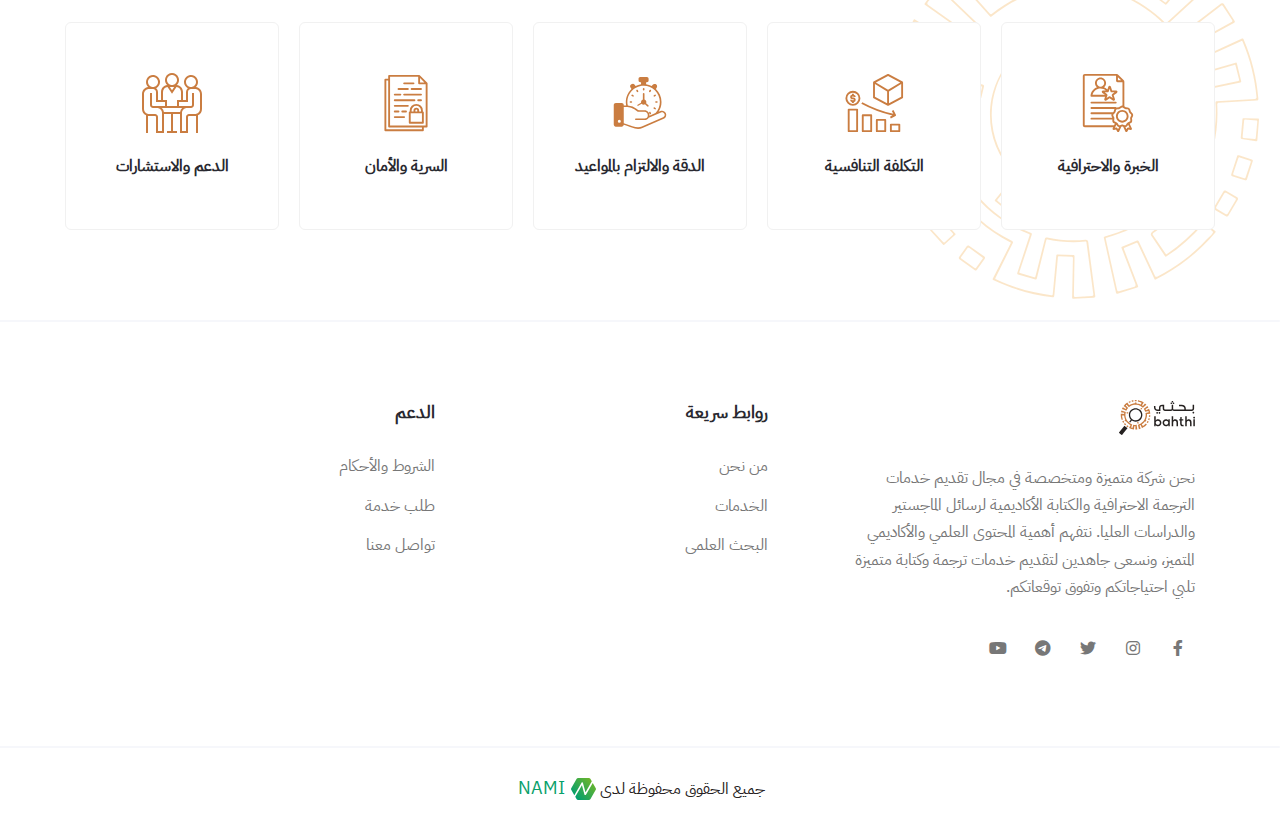
==== commit 0e8078b7: "#515" ====
--- a/about-us.html
+++ b/about-us.html
@@ -413,13 +413,10 @@
     <script src="assets/js/vendor/counterup.js"></script>
     <script src="assets/js/vendor/waypoints.min.js"></script>
     <!-- Main JS -->
-    <script src="assets/js/rtl-main.js"></script>
     <script>
         var loader = document.getElementById("preload");
         window.addEventListener("load", () => {
-            setTimeout(() => {
-                loader.classList.add("hide_loader");
-            }, 1500);
+            loader.classList.add("hide_loader");
         });
     </script>
 </body>
--- a/assets/css/custom.css
+++ b/assets/css/custom.css
@@ -25,7 +25,7 @@
   background-image: url(../img/Loader-min.gif);
   background-repeat: no-repeat;
   background-position: center center;
-  background-size: 30%;
+  background-size: 20%;
 }
 @media (max-width: 768px) {
   #preload {
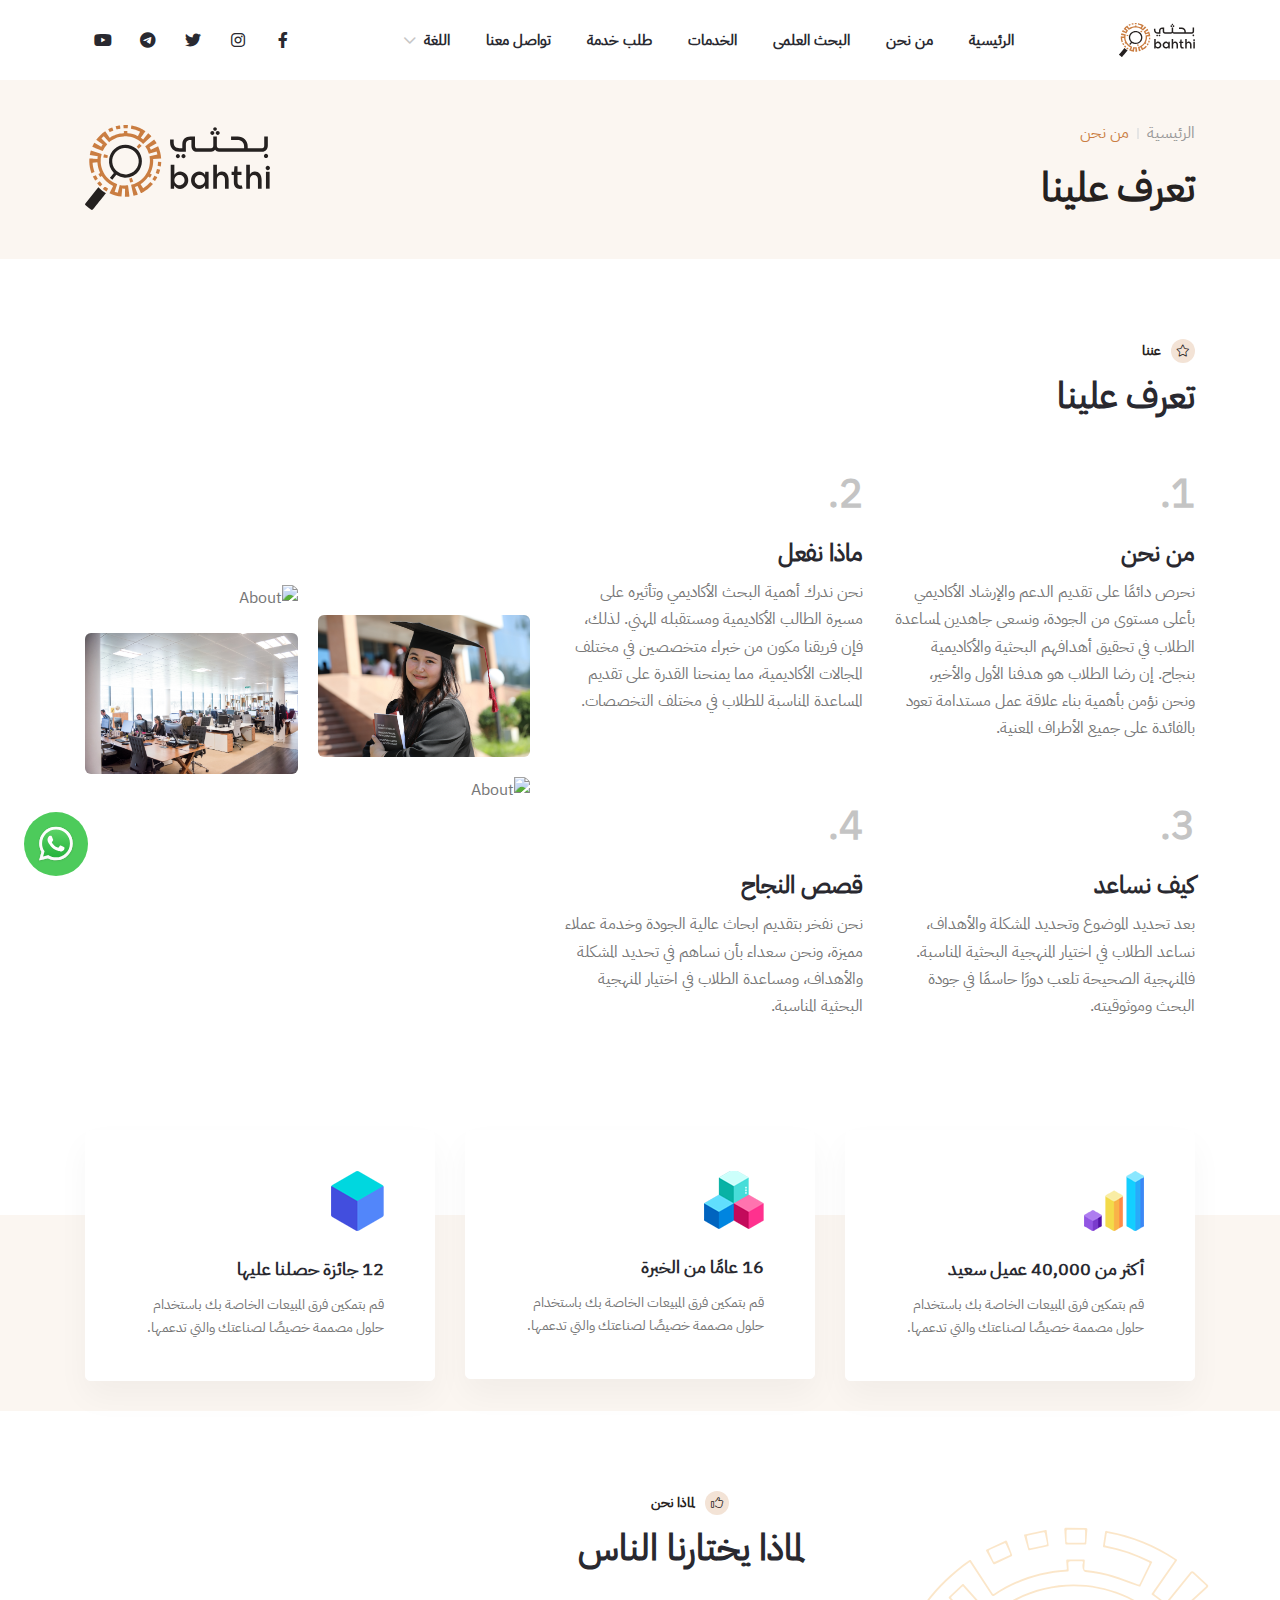
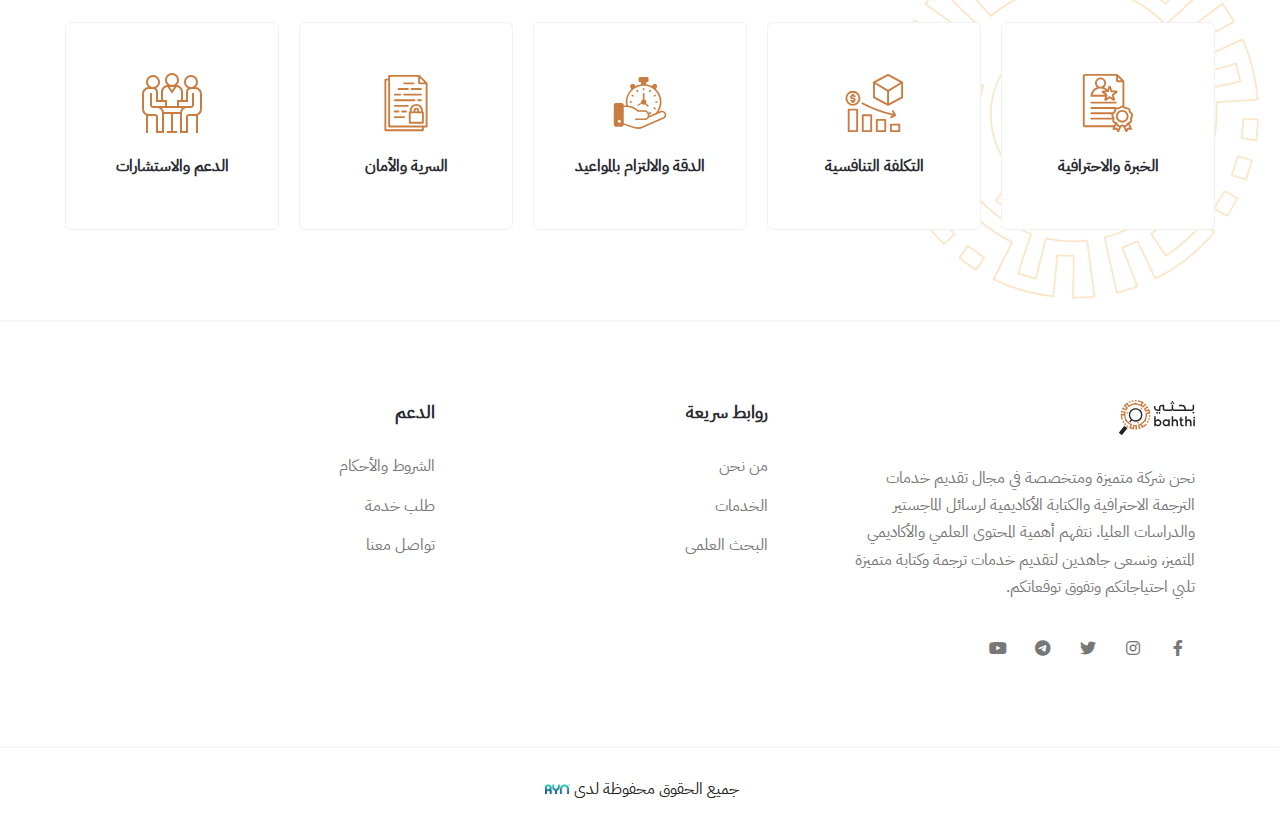
==== commit fe830410: "#3523" ====
--- a/about-us.html
+++ b/about-us.html
@@ -380,7 +380,7 @@
                         <div class="copyright-left d-flex flex-wrap justify-content-xl-start justify-content-center">
                             <p class="copy-right-p">
                                 جميع الحقوق محفوظة لدى<a href="nami-tec.com">
-                                    <img src="assets/img/Subtract.svg" alt="nami"> NAMI
+                                    <img src="assets/img/logo-new.png" alt="nami">
                                 </a>
                             </p>
                         </div>
